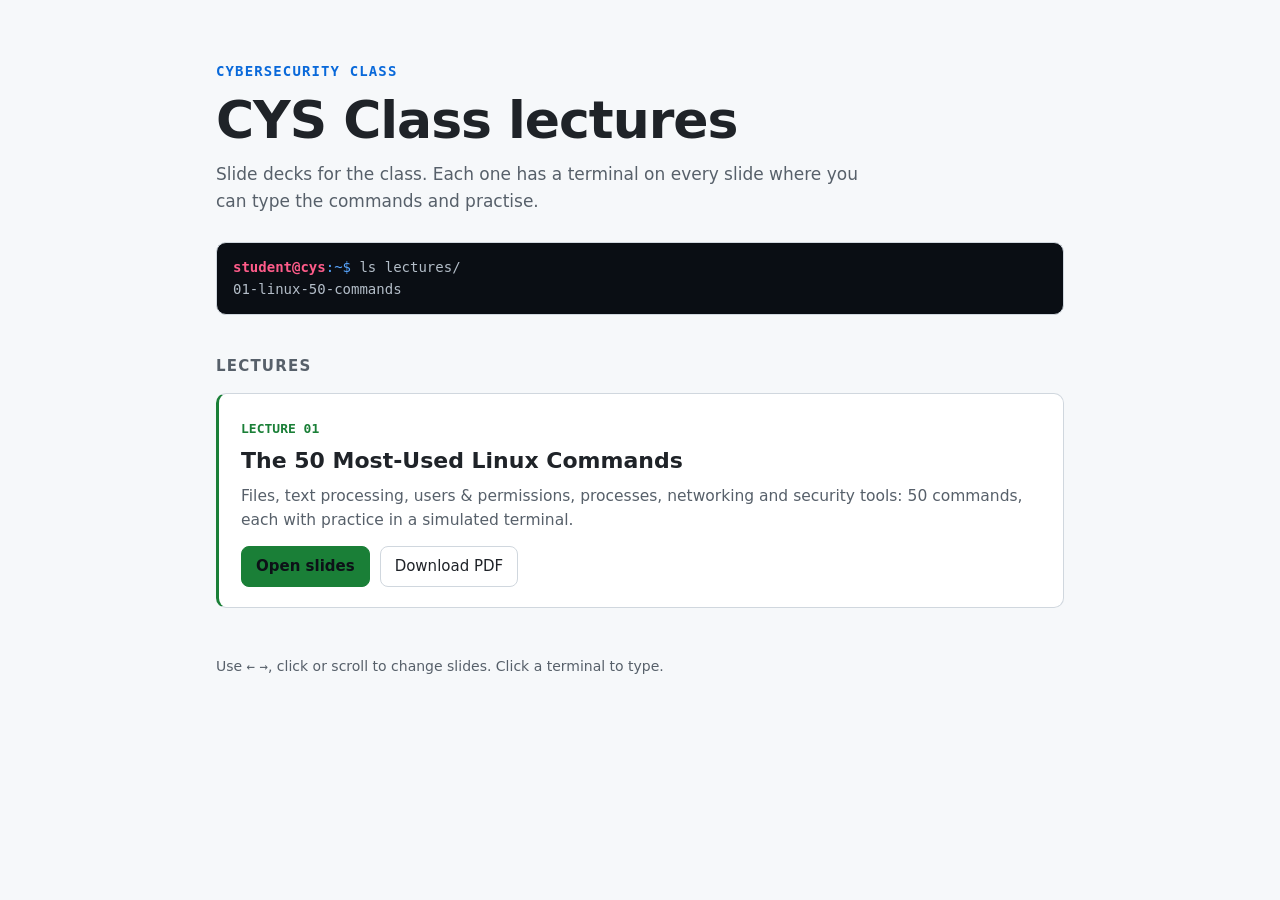
==== index.html @ 92baeb6a "Add CYS class hub and Lecture 01: 50 Linux commands deck" ====
<!doctype html>
<html lang="en">
<head>
<meta charset="utf-8">
<meta name="viewport" content="width=device-width,initial-scale=1">
<title>CYS Class</title>
<meta name="description" content="Cybersecurity class lectures: interactive slide decks with terminal practice.">
<style>
:root { --bg:#0d1117; --panel:#161b22; --line:#30363d; --fg:#e6edf3; --mut:#9da7b3; --green:#7ee787; --blue:#58a6ff; }
@media (prefers-color-scheme: light) {
  :root:not([data-theme="dark"]) { --bg:#f6f8fa; --panel:#ffffff; --line:#d0d7de; --fg:#1f2328; --mut:#57606a; --green:#1a7f37; --blue:#0969da; }
}
* { box-sizing: border-box; margin: 0; padding: 0; }
body { background: var(--bg); color: var(--fg); font: 17px/1.55 "Noto Sans", system-ui, sans-serif; }
main { max-width: 880px; margin: 0 auto; padding: 64px 16px; }
code, .mono { font-family: "Fira Code", "DejaVu Sans Mono", ui-monospace, monospace; }
.kicker { color: var(--blue); font: 600 14px/1 "Fira Code", ui-monospace, monospace; letter-spacing: .08em; text-transform: uppercase; }
h1 { font-size: clamp(34px, 6vw, 52px); line-height: 1.1; margin: 14px 0 12px; letter-spacing: -.02em; }
.lead { color: var(--mut); max-width: 60ch; }
.prompt { margin: 28px 0 40px; background: #0a0e14; color: #b3bdc8; border: 1px solid var(--line); border-radius: 10px; padding: 14px 16px; font-size: 14px; overflow-x: auto; }
.prompt b { color: #ff5c8a; } .prompt i { color: #58a6ff; font-style: normal; }
h2 { font-size: 15px; color: var(--mut); text-transform: uppercase; letter-spacing: .08em; margin-bottom: 14px; }
ol { list-style: none; display: grid; gap: 16px; }
.card { background: var(--panel); border: 1px solid var(--line); border-left: 3px solid var(--green); border-radius: 10px; padding: 20px 22px; }
.card .num { color: var(--green); font: 600 13px "Fira Code", ui-monospace, monospace; }
.card h3 { font-size: 22px; margin: 4px 0 6px; }
.card p { color: var(--mut); font-size: 15.5px; }
.links { display: flex; flex-wrap: wrap; gap: 10px; margin-top: 14px; }
.links a { display: inline-flex; align-items: center; min-height: 40px; padding: 8px 14px; border-radius: 8px; border: 1px solid var(--line); color: var(--fg); text-decoration: none; font-size: 15px; }
.links a.primary { background: var(--green); border-color: var(--green); color: #0d1117; font-weight: 600; }
.links a:hover { border-color: var(--green); }
a:focus-visible { outline: 2px solid var(--blue); outline-offset: 2px; }
footer { margin-top: 48px; color: var(--mut); font-size: 14px; }
</style>
</head>
<body>
<main>
  <p class="kicker">Cybersecurity class</p>
  <h1>CYS Class lectures</h1>
  <p class="lead">Slide decks for the class. Each one has a terminal on every slide where you can type the commands and practise.</p>
  <pre class="prompt mono"><b>student@cys</b><i>:~$</i> ls lectures/
01-linux-50-commands</pre>

  <h2>Lectures</h2>
  <ol>
    <li class="card">
      <span class="num">LECTURE 01</span>
      <h3>The 50 Most-Used Linux Commands</h3>
      <p>Files, text processing, users &amp; permissions, processes, networking and security tools: 50 commands, each with practice in a simulated terminal.</p>
      <div class="links">
        <a class="primary" href="linux-50-commands/">Open slides</a>
        <a href="linux-50-commands/linux-50-commands.pdf" download>Download PDF</a>
      </div>
    </li>
  </ol>

  <footer>Use <code>←</code> <code>→</code>, click or scroll to change slides. Click a terminal to type.</footer>
</main>
</body>
</html>
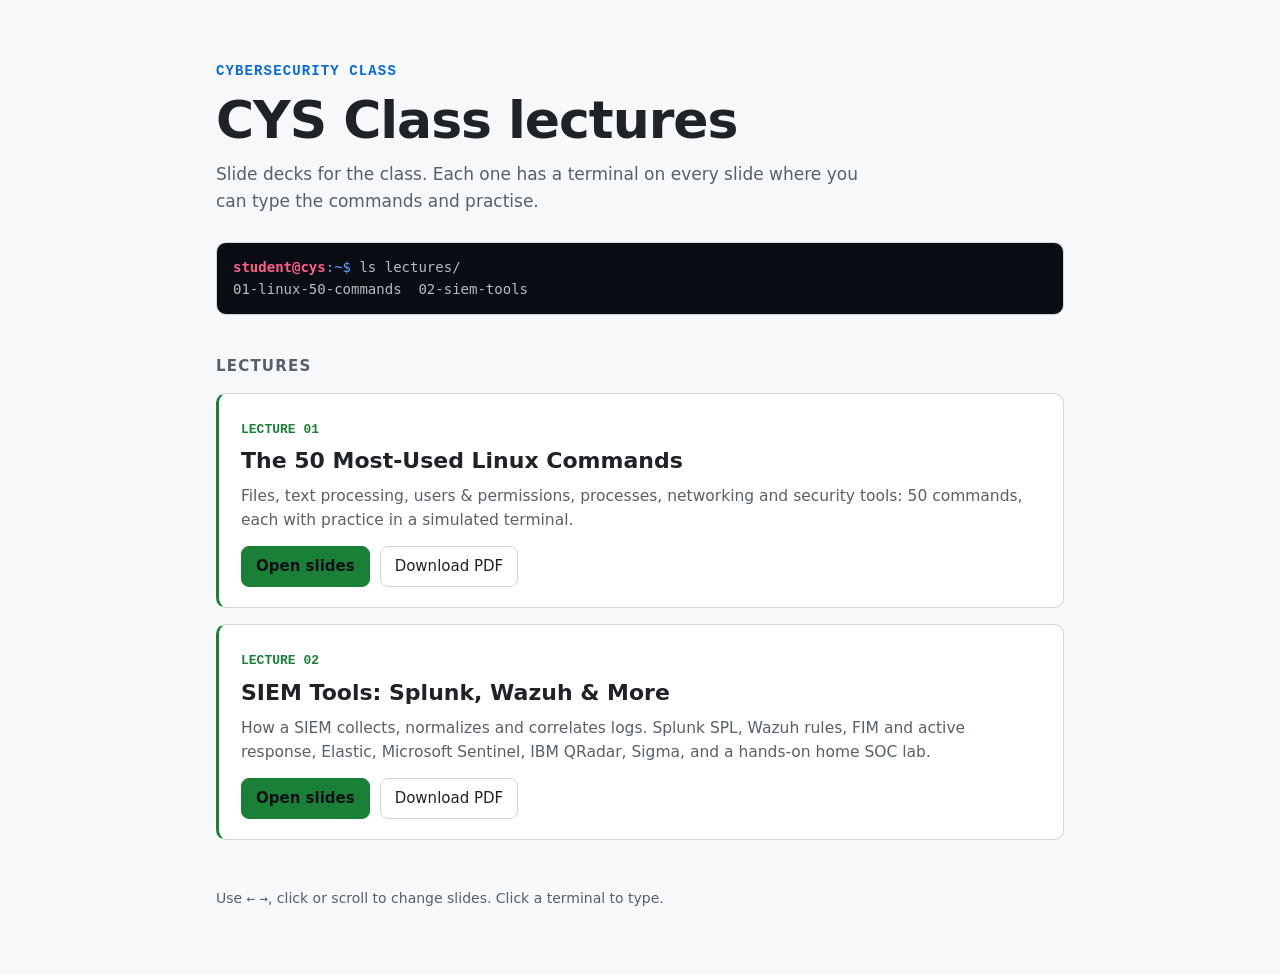
==== commit c9729c82: "Add Lecture 02: SIEM tools (Splunk, Wazuh, Elastic, Sentinel, QRadar, Sigma); share deck engine" ====
--- a/index.html
+++ b/index.html
@@ -39,7 +39,7 @@
   <h1>CYS Class lectures</h1>
   <p class="lead">Slide decks for the class. Each one has a terminal on every slide where you can type the commands and practise.</p>
   <pre class="prompt mono"><b>student@cys</b><i>:~$</i> ls lectures/
-01-linux-50-commands</pre>
+01-linux-50-commands  02-siem-tools</pre>
 
   <h2>Lectures</h2>
   <ol>
@@ -52,6 +52,15 @@
         <a href="linux-50-commands/linux-50-commands.pdf" download>Download PDF</a>
       </div>
     </li>
+    <li class="card">
+      <span class="num">LECTURE 02</span>
+      <h3>SIEM Tools: Splunk, Wazuh &amp; More</h3>
+      <p>How a SIEM collects, normalizes and correlates logs. Splunk SPL, Wazuh rules, FIM and active response, Elastic, Microsoft Sentinel, IBM QRadar, Sigma, and a hands-on home SOC lab.</p>
+      <div class="links">
+        <a class="primary" href="siem-tools/">Open slides</a>
+        <a href="siem-tools/siem-tools.pdf" download>Download PDF</a>
+      </div>
+    </li>
   </ol>
 
   <footer>Use <code>←</code> <code>→</code>, click or scroll to change slides. Click a terminal to type.</footer>
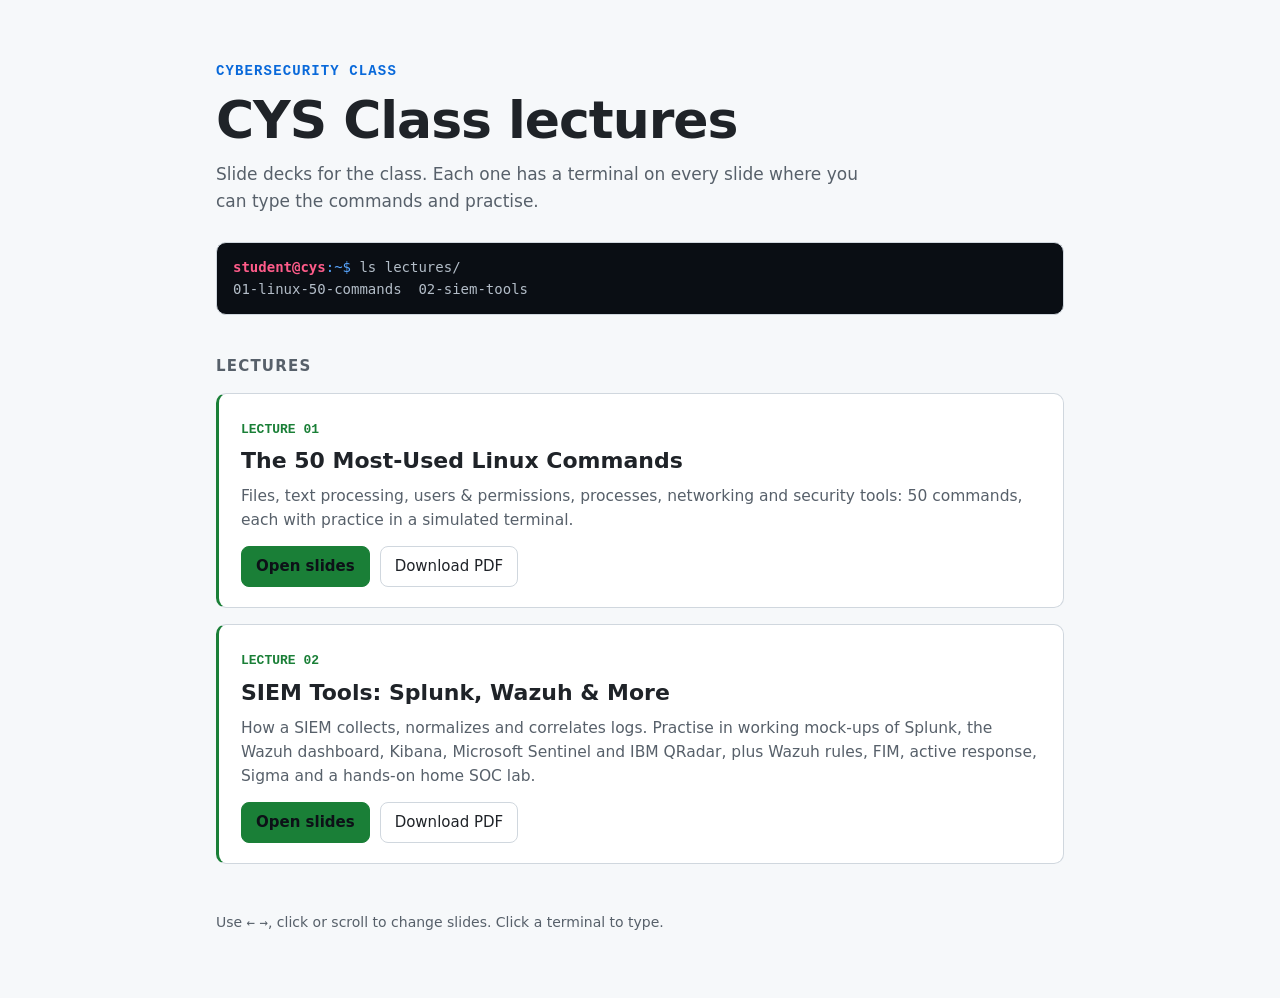
==== commit a01cd5f8: "Lecture 02: interactive Splunk/Wazuh/Kibana/Sentinel/QRadar console mock-ups; verify facts against W" ====
--- a/index.html
+++ b/index.html
@@ -55,7 +55,7 @@
     <li class="card">
       <span class="num">LECTURE 02</span>
       <h3>SIEM Tools: Splunk, Wazuh &amp; More</h3>
-      <p>How a SIEM collects, normalizes and correlates logs. Splunk SPL, Wazuh rules, FIM and active response, Elastic, Microsoft Sentinel, IBM QRadar, Sigma, and a hands-on home SOC lab.</p>
+      <p>How a SIEM collects, normalizes and correlates logs. Practise in working mock-ups of Splunk, the Wazuh dashboard, Kibana, Microsoft Sentinel and IBM QRadar, plus Wazuh rules, FIM, active response, Sigma and a hands-on home SOC lab.</p>
       <div class="links">
         <a class="primary" href="siem-tools/">Open slides</a>
         <a href="siem-tools/siem-tools.pdf" download>Download PDF</a>
